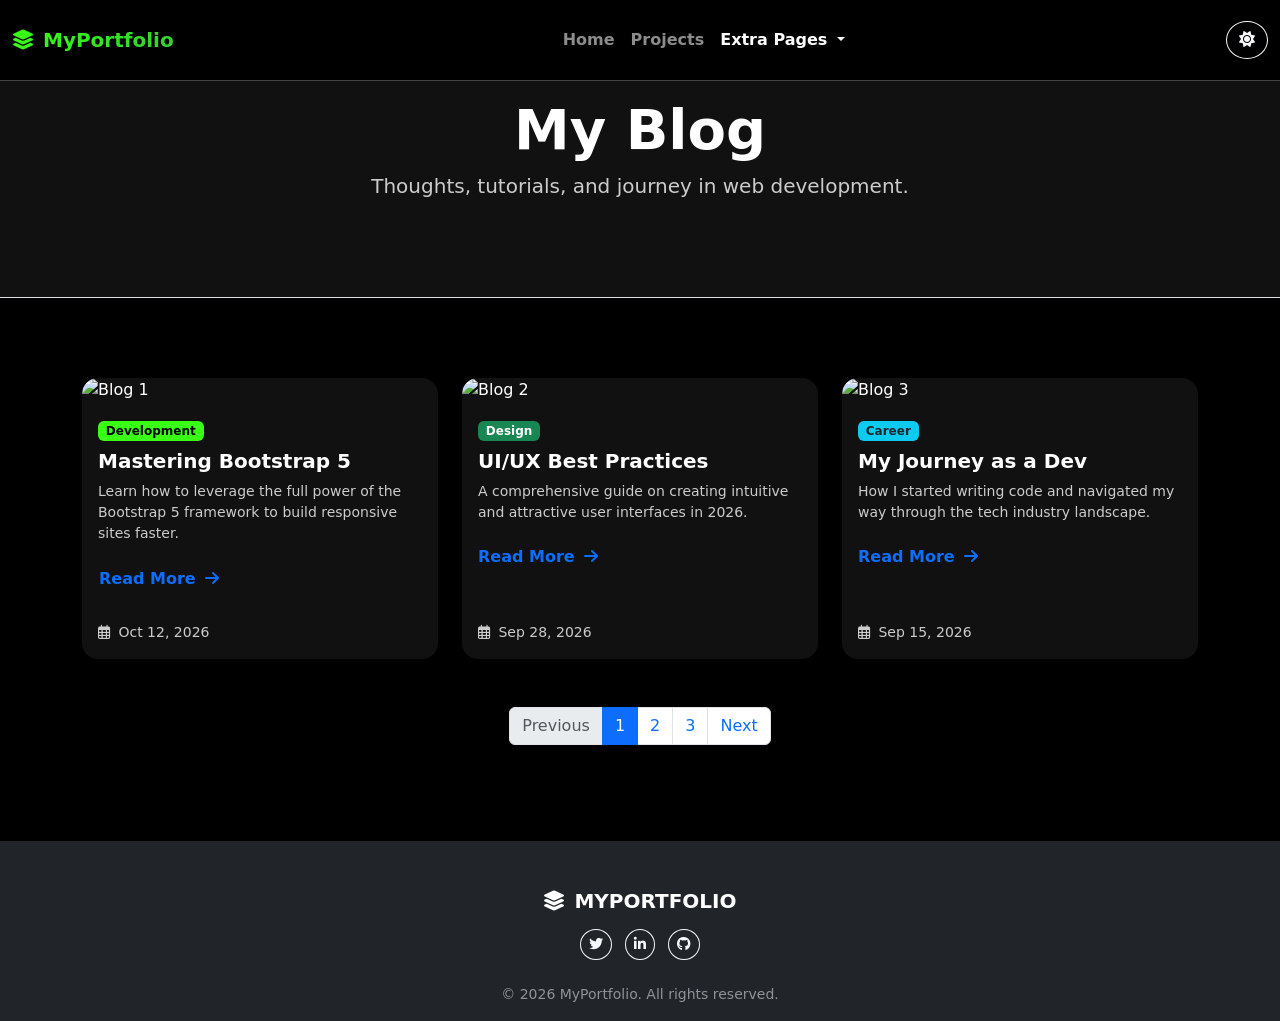
==== blog.html @ 6f441aed "chnages made in page s" ====
<!DOCTYPE html>
<html lang="en">
<head>
    <meta charset="UTF-8">
    <meta name="viewport" content="width=device-width, initial-scale=1.0">
    <title>Blog | Personal Portfolio</title>
    <!-- Bootstrap CSS -->
    <link href="https://cdn.jsdelivr.net/npm/bootstrap@5.3.2/dist/css/bootstrap.min.css" rel="stylesheet" integrity="sha384-T3c6CoIi6uLrA9TneNEoa7RxnatzjcDSCmG1MXxSR1GAsXEV/Dwwykc2MPK8M2HN" crossorigin="anonymous">
    <!-- FontAwesome -->
    <link rel="stylesheet" href="https://cdnjs.cloudflare.com/ajax/libs/font-awesome/6.4.2/css/all.min.css">
    <!-- Custom Styles -->
    <link rel="stylesheet" href="styles.css">
</head>
<body>

    <!-- Navigation & Navbar -->
    <nav class="navbar navbar-expand-lg navbar-dark fixed-top shadow-sm">
        <div class="container-fluid">
            <!-- Brand -->
            <a class="navbar-brand fw-bold text-gradient" href="index.html"><i class="fas fa-layer-group me-2"></i>MyPortfolio</a>
            
            <!-- Collapse Menu Toggler -->
            <button class="navbar-toggler border-0" type="button" data-bs-toggle="collapse" data-bs-target="#navbarNav" aria-controls="navbarNav" aria-expanded="false" aria-label="Toggle navigation">
                <span class="navbar-toggler-icon"></span>
            </button>
            
            <div class="collapse navbar-collapse" id="navbarNav">
                <ul class="navbar-nav mx-auto mb-2 mb-lg-0 fw-semibold">
                    <li class="nav-item"><a class="nav-link" href="index.html#home">Home</a></li>
                    <li class="nav-item"><a class="nav-link" href="index.html#projects">Projects</a></li>
                    <li class="nav-item dropdown">
                        <a class="nav-link dropdown-toggle active" href="#" id="navbarDropdown" role="button" data-bs-toggle="dropdown" aria-expanded="false">
                            Extra Pages
                        </a>
                        <ul class="dropdown-menu" aria-labelledby="navbarDropdown">
                            <li><a class="dropdown-item active" href="blog.html">Blog</a></li>
                            <li><a class="dropdown-item" href="resume.html">Detailed Resume</a></li>
                        </ul>
                    </li>
                </ul>
                <div class="d-flex align-items-center">
                    <button class="btn btn-outline-light rounded-circle ms-2" id="theme-toggle" aria-label="Theme Mode Toggle">
                        <i class="fas fa-sun" id="theme-toggle-icon"></i>
                    </button>
                </div>
            </div>
        </div>
    </nav>

    <!-- Header -->
    <header class="section-padding bg-body-tertiary mt-5 pt-5 border-bottom">
        <div class="container text-center animate-on-scroll">
            <h1 class="display-4 fw-bold">My Blog</h1>
            <p class="lead text-muted">Thoughts, tutorials, and journey in web development.</p>
        </div>
    </header>

    <!-- Blog Section -->
    <section class="section-padding">
        <div class="container animate-on-scroll">
            <div class="row g-4 d-flex justify-content-center">
                <!-- Blog Post 1 -->
                <div class="col-12 col-md-6 col-lg-4">
                    <div class="card h-100 hover-lift border-0 shadow-sm rounded-4 overflow-hidden">
                        <img src="https://images.unsplash.com/photo-1517694712202-14dd9538aa97?auto=format&fit=crop&q=80&w=600" class="card-img-top" alt="Blog 1">
                        <div class="card-body">
                            <span class="badge bg-primary mb-2">Development</span>
                            <h5 class="card-title fw-bold">Mastering Bootstrap 5</h5>
                            <p class="card-text text-muted small">Learn how to leverage the full power of the Bootstrap 5 framework to build responsive sites faster.</p>
                            <a href="#" class="btn btn-link text-decoration-none px-0 fw-bold">Read More <i class="fas fa-arrow-right ms-1"></i></a>
                        </div>
                        <div class="card-footer bg-transparent border-0 text-muted small pb-3 px-3">
                            <i class="far fa-calendar-alt me-1"></i> Oct 12, 2026
                        </div>
                    </div>
                </div>

                <!-- Blog Post 2 -->
                <div class="col-12 col-md-6 col-lg-4">
                    <div class="card h-100 hover-lift border-0 shadow-sm rounded-4 overflow-hidden">
                        <img src="https://images.unsplash.com/photo-1498050108023-c5249f4df085?auto=format&fit=crop&q=80&w=600" class="card-img-top" alt="Blog 2">
                        <div class="card-body">
                            <span class="badge bg-success mb-2">Design</span>
                            <h5 class="card-title fw-bold">UI/UX Best Practices</h5>
                            <p class="card-text text-muted small">A comprehensive guide on creating intuitive and attractive user interfaces in 2026.</p>
                            <a href="#" class="btn btn-link text-decoration-none px-0 fw-bold border-0">Read More <i class="fas fa-arrow-right ms-1"></i></a>
                        </div>
                        <div class="card-footer bg-transparent border-0 text-muted small pb-3 px-3">
                            <i class="far fa-calendar-alt me-1"></i> Sep 28, 2026
                        </div>
                    </div>
                </div>

                <!-- Blog Post 3 -->
                <div class="col-12 col-md-6 col-lg-4">
                    <div class="card h-100 hover-lift border-0 shadow-sm rounded-4 overflow-hidden">
                        <img src="https://images.unsplash.com/photo-1460925895917-afdab827c52f?auto=format&fit=crop&q=80&w=600" class="card-img-top" alt="Blog 3">
                        <div class="card-body">
                            <span class="badge bg-info text-dark mb-2">Career</span>
                            <h5 class="card-title fw-bold">My Journey as a Dev</h5>
                            <p class="card-text text-muted small">How I started writing code and navigated my way through the tech industry landscape.</p>
                            <a href="#" class="btn btn-link text-decoration-none px-0 fw-bold border-0">Read More <i class="fas fa-arrow-right ms-1"></i></a>
                        </div>
                        <div class="card-footer bg-transparent border-0 text-muted small pb-3 px-3">
                            <i class="far fa-calendar-alt me-1"></i> Sep 15, 2026
                        </div>
                    </div>
                </div>
            </div>

            <!-- Pagination -->
            <nav aria-label="Blog pagination" class="mt-5">
                <ul class="pagination justify-content-center">
                    <li class="page-item disabled">
                        <a class="page-link" href="#" tabindex="-1" aria-disabled="true">Previous</a>
                    </li>
                    <li class="page-item active"><a class="page-link" href="#">1</a></li>
                    <li class="page-item"><a class="page-link" href="#">2</a></li>
                    <li class="page-item"><a class="page-link" href="#">3</a></li>
                    <li class="page-item">
                        <a class="page-link" href="#">Next</a>
                    </li>
                </ul>
            </nav>
        </div>
    </section>

    <!-- Footer -->
    <footer class="bg-dark text-white pt-5 pb-3 mt-auto">
        <div class="container text-center">
            <h5 class="text-uppercase fw-bold mb-3"><i class="fas fa-layer-group me-2"></i>MyPortfolio</h5>
            <div class="mb-4">
                <a href="#" class="btn btn-outline-light btn-sm rounded-circle me-2"><i class="fab fa-twitter"></i></a>
                <a href="#" class="btn btn-outline-light btn-sm rounded-circle me-2"><i class="fab fa-linkedin-in"></i></a>
                <a href="#" class="btn btn-outline-light btn-sm rounded-circle"><i class="fab fa-github"></i></a>
            </div>
            <p class="text-white-50 small mb-0">© 2026 MyPortfolio. All rights reserved.</p>
        </div>
    </footer>

    <!-- Scripts -->
    <script src="https://code.jquery.com/jquery-3.7.1.min.js"></script>
    <script src="https://cdn.jsdelivr.net/npm/bootstrap@5.3.2/dist/js/bootstrap.bundle.min.js"></script>
    <script src="script.js"></script>
</body>
</html>
---- styles.css ----
:root {
  --primary-color: #39ff14;
  --secondary-color: #32cd32;
  --bg-color: #000000;
  --bg-secondary: #111111;
  --text-main: #ffffff;
  --text-muted: #cccccc;
  --border-color: #454444;
  --transition-speed: 0.3s;
}

[data-theme="light"] {
  --primary-color: #008000;
  --secondary-color: #32cd32;
  --bg-color: #ffffff;
  --bg-secondary: #f8fafc;
  --text-main: #000000;
  --text-muted: #666666;
  --border-color: #e2e8f0;
}

body {
  background-color: var(--bg-color);
  color: var(--text-main);
  transition: background-color var(--transition-speed), color var(--transition-speed);
  font-family: 'Inter', system-ui, -apple-system, sans-serif;
  overflow-x: hidden;
}

.text-muted {
  color: var(--text-muted) !important;
}

/* Enhancing Bootstrap Classes for Dark Theme */
.card,
.modal-content,
.list-group-item,
.bg-body-tertiary {
  background-color: var(--bg-secondary) !important;
  color: var(--text-main);
  border-color: var(--border-color);
}

.bg-primary {
  background-color: var(--primary-color) !important;
  color: #000 !important;
}

.btn-primary {
  background-color: var(--primary-color) !important;
  border-color: var(--primary-color) !important;
  color: #000 !important;
  font-weight: bold;
}

.btn-primary:hover {
  background-color: var(--secondary-color) !important;
  border-color: var(--secondary-color) !important;
  color: #000 !important;
}

.table {
  color: var(--text-main);
  border-color: var(--border-color);
  --bs-table-bg: var(--bg-secondary);
  --bs-table-color: var(--text-main);
  --bs-table-border-color: var(--border-color);
}

.form-control,
.form-select {
  background-color: var(--bg-secondary);
  color: var(--text-main);
  border-color: var(--border-color);
}

.form-control:focus,
.form-select:focus {
  background-color: var(--bg-secondary);
  color: var(--text-main);
}

/* Animations */
@keyframes slideUpFade {
  0% {
    opacity: 0;
    transform: translateY(30px);
  }

  100% {
    opacity: 1;
    transform: translateY(0);
  }
}

.animate-slide-up {
  animation: slideUpFade 0.8s ease-out forwards;
}

.hover-lift {
  transition: transform 0.3s ease, box-shadow 0.3s ease;
}

.hover-lift:hover {
  transform: translateY(-5px);
  box-shadow: 0 10px 20px rgba(57, 255, 20, 0.2);
}

/* Navigation Customization */
.navbar {
  background-color: rgba(0, 0, 0, 0.95) !important;
  backdrop-filter: blur(10px);
  border-bottom: 1px solid var(--border-color);
  transition: background-color var(--transition-speed);
  padding-top: 1.25rem;
  padding-bottom: 1.25rem;
}

/* Hero Section */
.hero-section {
  min-height: 80vh;
  display: flex;
  align-items: center;
  position: relative;
  text-align: center;
}

.hero-shape {
  position: absolute;
  top: 0;
  left: 0;
  width: 100%;
  height: 100%;
  background: radial-gradient(circle at center, rgba(57, 255, 20, 0.15) 0%, rgba(0, 0, 0, 0) 70%);
  z-index: -1;
  animation: pulseGlow 4s infinite alternate;
}

@keyframes pulseGlow {
  0% {
    transform: scale(0.9);
    opacity: 0.5;
  }

  100% {
    transform: scale(1.1);
    opacity: 1;
  }
}

/* Gradient Text */
.text-gradient {
  background: linear-gradient(135deg, var(--primary-color), var(--secondary-color));
  -webkit-background-clip: text;
  background-clip: text;
  -webkit-text-fill-color: transparent;
}

/* Typing animation for hero text */
.typing-container {
  display: inline-block;
  overflow: hidden;
  border-right: .15em solid var(--primary-color);
  white-space: nowrap;
  letter-spacing: .05em;
  animation: typing 3.5s steps(40, end), blink-caret .75s step-end infinite;
  margin: 0 auto;
}

@keyframes typing {
  from {
    width: 0
  }

  to {
    width: 100%
  }
}

@keyframes blink-caret {

  from,
  to {
    border-color: transparent
  }

  50% {
    border-color: var(--primary-color);
  }
}

/* Floating animation items */
.floating-element {
  animation: float 6s ease-in-out infinite;
  color: var(--primary-color);
  font-size: 3rem;
  opacity: 0.8;
}

.delay-1 {
  animation-delay: 1s;
}

.delay-2 {
  animation-delay: 2s;
}

.delay-3 {
  animation-delay: 3s;
}

@keyframes float {
  0% {
    transform: translateY(0px) rotate(0deg);
  }

  50% {
    transform: translateY(-20px) rotate(10deg);
  }

  100% {
    transform: translateY(0px) rotate(0deg);
  }
}


/* Progress bars custom */
.progress {
  height: 10px;
  background-color: var(--border-color);
}

.progress-bar {
  background-color: var(--primary-color);
}

/* Section Spacing */
.section-padding {
  padding: 5rem 0;
}
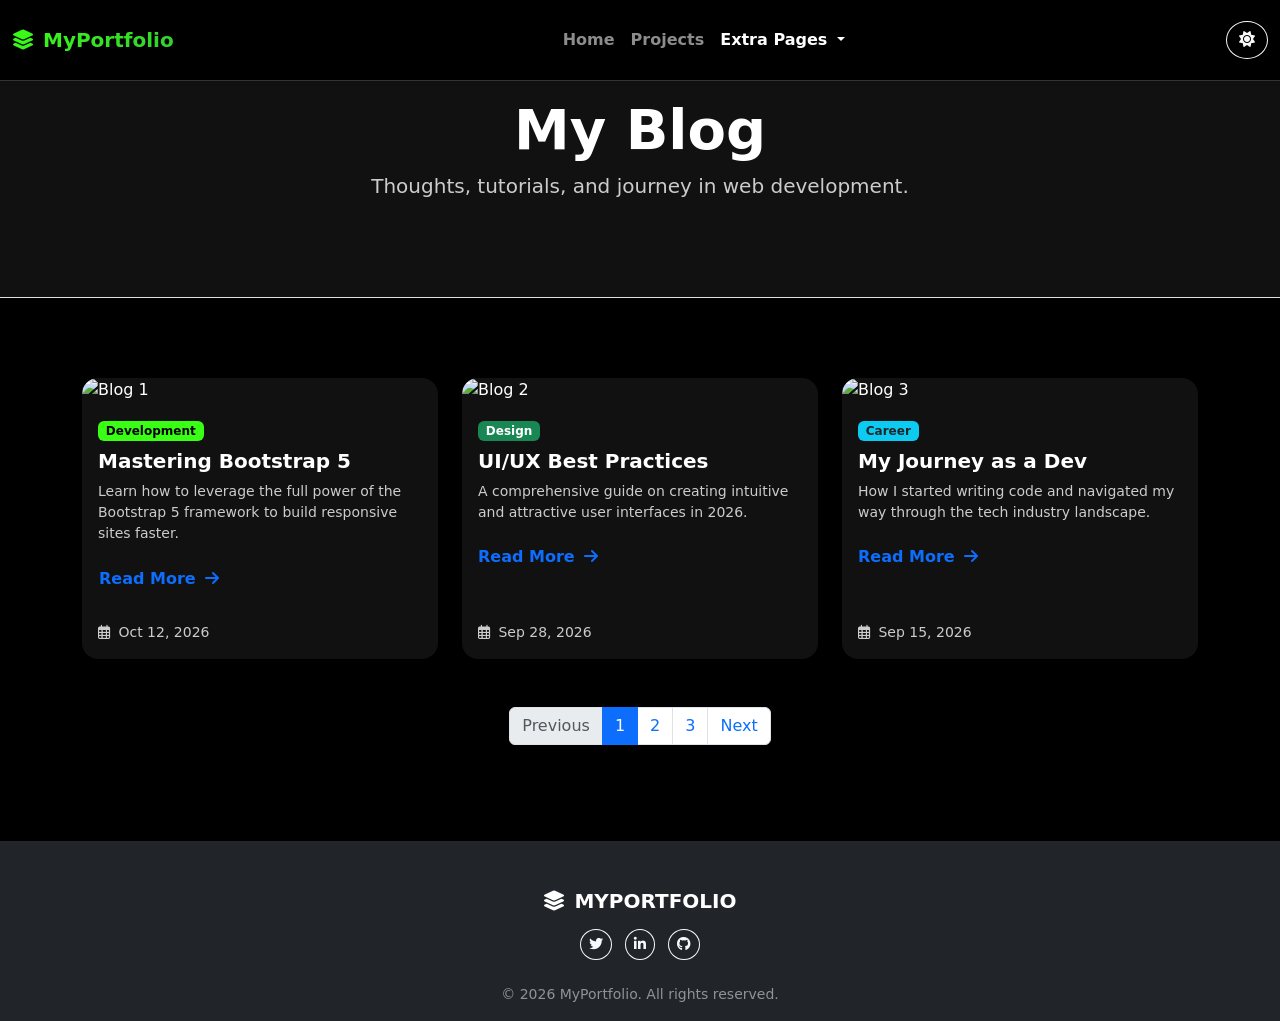
==== commit 87faa6bf: "some chnages made in css and js" ====
--- a/blog.html
+++ b/blog.html
@@ -3,7 +3,7 @@
 <head>
     <meta charset="UTF-8">
     <meta name="viewport" content="width=device-width, initial-scale=1.0">
-    <title>Blog | Personal Portfolio</title>
+    <title>Blog webpage  | Personal Portfolio</title>
     <!-- Bootstrap CSS -->
     <link href="https://cdn.jsdelivr.net/npm/bootstrap@5.3.2/dist/css/bootstrap.min.css" rel="stylesheet" integrity="sha384-T3c6CoIi6uLrA9TneNEoa7RxnatzjcDSCmG1MXxSR1GAsXEV/Dwwykc2MPK8M2HN" crossorigin="anonymous">
     <!-- FontAwesome -->
--- a/styles.css
+++ b/styles.css
@@ -5,7 +5,7 @@
   --bg-secondary: #111111;
   --text-main: #ffffff;
   --text-muted: #cccccc;
-  --border-color: #454444;
+  --border-color: #333333;
   --transition-speed: 0.3s;
 }
 
